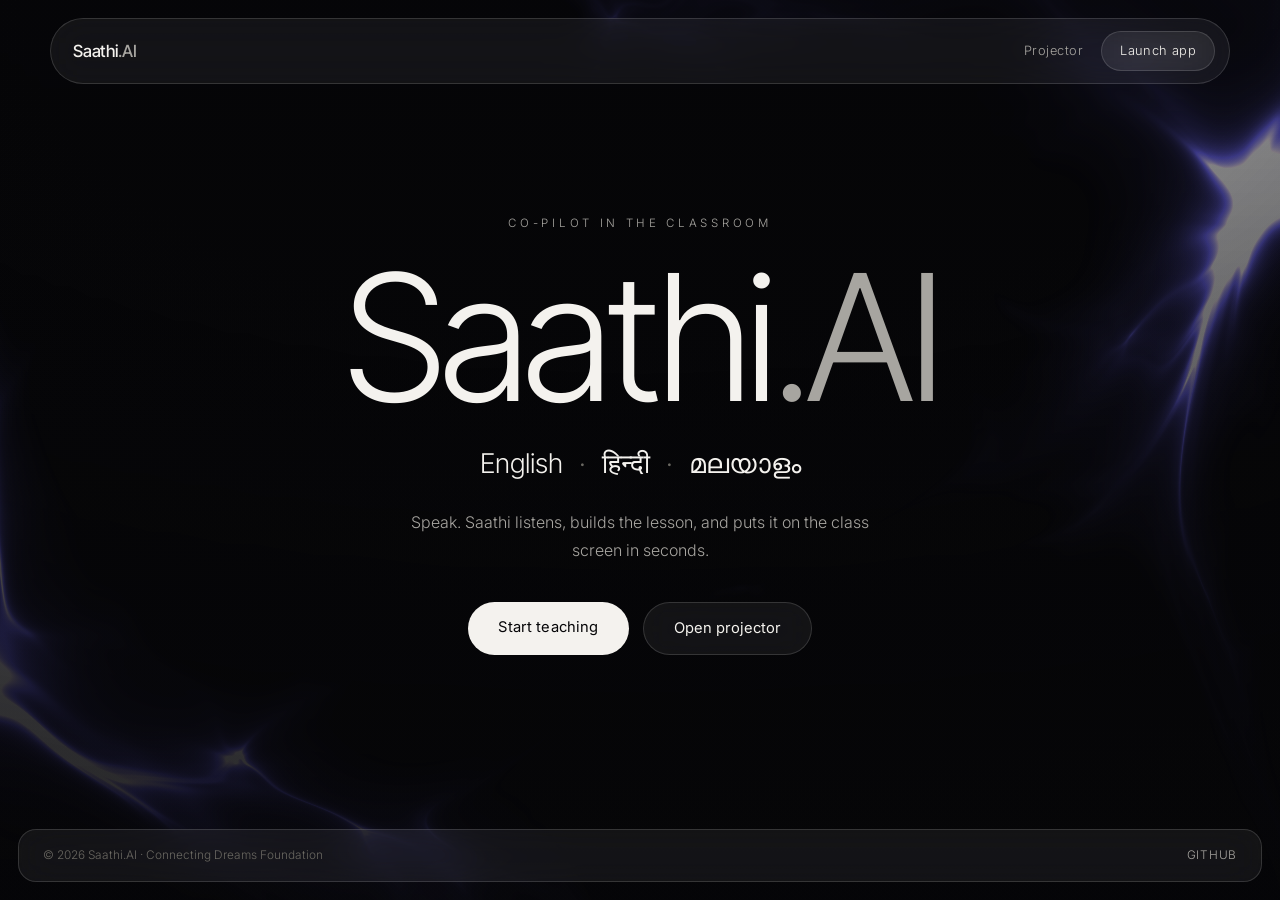
==== frontend/index.html @ 343d24ea "Saathi.AI — voice-first classroom co-pilot (initial) Four features: concept simplification, voice qu" ====
<!DOCTYPE html>
<html lang="en">
<head>
  <meta charset="UTF-8" />
  <meta name="viewport" content="width=device-width, initial-scale=1.0" />
  <title>Saathi.AI · Your co-pilot in the classroom</title>
  <meta name="description" content="A voice-first AI co-pilot for Indian government school teachers. English, हिन्दी, മലയാളം." />
  <link rel="preconnect" href="https://fonts.googleapis.com" />
  <link rel="preconnect" href="https://fonts.gstatic.com" crossorigin />
  <link href="https://fonts.googleapis.com/css2?family=Inter+Tight:wght@300;400;500&family=Inter:wght@300;400;500&family=Noto+Sans+Malayalam:wght@400;500&family=Noto+Sans+Devanagari:wght@400;500&display=swap" rel="stylesheet" />
  <link rel="stylesheet" href="css/landing.css" />
</head>
<body>

<canvas id="neural" aria-hidden="true"></canvas>
<div class="veil" aria-hidden="true"></div>

<nav class="nav glass">
  <a href="/" class="brand">Saathi<span>.AI</span></a>
  <div class="nav-right">
    <a href="display.html" target="_blank" class="nav-link">Projector</a>
    <a href="app.html" class="nav-cta glass">Launch app</a>
  </div>
</nav>

<main class="hero">
  <div class="hero-inner">
    <span class="eyebrow">Co-pilot in the classroom</span>
    <h1 class="title">Saathi<span>.AI</span></h1>
    <p class="langs"><span>English</span><i>·</i><span>हिन्दी</span><i>·</i><span>മലയാളം</span></p>
    <p class="sub">Speak. Saathi listens, builds the lesson, and puts it on the class screen in seconds.</p>
    <div class="cta-row">
      <a href="app.html" class="btn-primary">Start teaching</a>
      <a href="display.html" target="_blank" class="btn-ghost glass">Open projector</a>
    </div>
  </div>
</main>

<footer class="footer glass">
  <span>© 2026 Saathi.AI · Connecting Dreams Foundation</span>
  <a href="https://github.com/Nathan-Jamesss/saathi-ai" target="_blank">GitHub</a>
</footer>

<script src="js/neural-noise.js"></script>
<script>
  initNeuralNoise('#neural', { color: [0.42, 0.40, 0.95], opacity: 0.85, speed: 0.0009 });
</script>
</body>
</html>
---- frontend/css/landing.css ----
/* =========================================================
   Saathi.AI · Landing (minimal glassmorphism over neural noise)
   ========================================================= */

:root {
  --bg:        #060608;
  --ink:       #f4f2ee;
  --ink-dim:   #a7a5a0;
  --ink-faint: #6a6862;
  --glass:     rgba(255, 255, 255, 0.06);
  --glass-2:   rgba(255, 255, 255, 0.10);
  --glass-br:  rgba(255, 255, 255, 0.14);
  --font-d: 'Inter Tight', sans-serif;
  --font-b: 'Inter', 'Noto Sans Malayalam', 'Noto Sans Devanagari', sans-serif;
  --ease: cubic-bezier(0.22, 1, 0.36, 1);
}

* { margin: 0; padding: 0; box-sizing: border-box; }
html { scroll-behavior: smooth; }
body {
  min-height: 100svh;
  background: var(--bg);
  color: var(--ink);
  font-family: var(--font-b);
  font-weight: 300;
  line-height: 1.6;
  overflow-x: hidden;
  -webkit-font-smoothing: antialiased;
  display: flex; flex-direction: column;
}
a { color: inherit; text-decoration: none; }
::selection { background: var(--ink); color: var(--bg); }
:focus-visible { outline: 2px solid var(--ink); outline-offset: 3px; border-radius: 4px; }

/* neural noise canvas + dark veil for legibility */
#neural { position: fixed; inset: 0; width: 100%; height: 100%; pointer-events: none; z-index: 0; }
.veil {
  position: fixed; inset: 0; z-index: 1; pointer-events: none;
  background:
    radial-gradient(120% 90% at 50% 0%, transparent 40%, rgba(6,6,8,0.55) 100%),
    linear-gradient(180deg, rgba(6,6,8,0.35), rgba(6,6,8,0.65));
}

/* glass primitive */
.glass {
  background: var(--glass);
  backdrop-filter: blur(18px) saturate(1.3);
  -webkit-backdrop-filter: blur(18px) saturate(1.3);
  border: 1px solid var(--glass-br);
}

/* nav */
.nav {
  position: fixed; top: 18px; left: 50%; transform: translateX(-50%);
  z-index: 10; width: calc(100% - 36px); max-width: 1180px;
  display: flex; align-items: center; justify-content: space-between;
  padding: 12px 14px 12px 22px; border-radius: 100px;
}
.brand { font-family: var(--font-d); font-size: 1.05rem; font-weight: 500; letter-spacing: -0.01em; }
.brand span { color: var(--ink-dim); }
.nav-right { display: flex; align-items: center; gap: 18px; }
.nav-link { font-size: 0.8rem; letter-spacing: 0.04em; color: var(--ink-dim); transition: color 0.3s; }
.nav-link:hover { color: var(--ink); }
.nav-cta {
  font-size: 0.8rem; letter-spacing: 0.03em; color: var(--ink);
  padding: 9px 18px; border-radius: 100px;
  transition: background 0.3s, transform 0.3s var(--ease);
}
.nav-cta:hover { background: var(--glass-2); transform: translateY(-1px); }

/* hero */
.hero {
  position: relative; z-index: 5; flex: 1;
  display: flex; align-items: center; justify-content: center;
  padding: 120px 24px 80px; text-align: center;
}
.hero-inner { max-width: 720px; display: flex; flex-direction: column; align-items: center; }
.eyebrow {
  font-size: 0.72rem; letter-spacing: 0.32em; text-transform: uppercase;
  color: var(--ink-dim); margin-bottom: 26px;
  opacity: 0; animation: rise 0.9s var(--ease) 0.1s forwards;
}
.title {
  font-family: var(--font-d);
  font-size: clamp(4rem, 16vw, 11rem);
  font-weight: 300; letter-spacing: -0.05em; line-height: 0.9;
  opacity: 0; animation: rise 1s var(--ease) 0.18s forwards;
}
.title span { color: var(--ink-dim); }
.langs {
  display: flex; gap: 16px; align-items: center; justify-content: center;
  font-family: var(--font-d); font-size: clamp(1.1rem, 3vw, 1.7rem); font-weight: 300;
  color: var(--ink); margin: 26px 0 22px;
  opacity: 0; animation: rise 1s var(--ease) 0.3s forwards;
}
.langs i { color: var(--ink-faint); font-style: normal; }
.sub {
  max-width: 460px; font-size: 1rem; color: var(--ink-dim); line-height: 1.75;
  opacity: 0; animation: rise 1s var(--ease) 0.42s forwards;
}
.cta-row {
  display: flex; gap: 14px; flex-wrap: wrap; justify-content: center; margin-top: 38px;
  opacity: 0; animation: rise 1s var(--ease) 0.54s forwards;
}
@keyframes rise { from { opacity: 0; transform: translateY(22px); } to { opacity: 1; transform: translateY(0); } }

.btn-primary {
  font-size: 0.92rem; font-weight: 400; letter-spacing: 0.01em;
  padding: 14px 30px; border-radius: 100px;
  background: var(--ink); color: var(--bg);
  transition: transform 0.3s var(--ease), opacity 0.3s;
}
.btn-primary:hover { transform: translateY(-2px); opacity: 0.92; }
.btn-ghost {
  font-size: 0.92rem; font-weight: 400; color: var(--ink);
  padding: 14px 30px; border-radius: 100px;
  transition: background 0.3s, transform 0.3s var(--ease);
}
.btn-ghost:hover { background: var(--glass-2); transform: translateY(-2px); }

/* footer */
.footer {
  position: relative; z-index: 5; margin: 0 18px 18px; border-radius: 18px;
  padding: 16px 24px; display: flex; align-items: center; justify-content: space-between;
}
.footer span { font-size: 0.74rem; color: var(--ink-faint); }
.footer a { font-size: 0.74rem; letter-spacing: 0.06em; text-transform: uppercase; color: var(--ink-dim); transition: color 0.3s; }
.footer a:hover { color: var(--ink); }

@media (max-width: 600px) {
  .nav { padding: 10px 12px 10px 18px; }
  .nav-right { gap: 12px; }
  .nav-link { display: none; }
  .langs { gap: 10px; }
}

@media (prefers-reduced-motion: reduce) {
  .eyebrow, .title, .langs, .sub, .cta-row { animation: none; opacity: 1; }
}
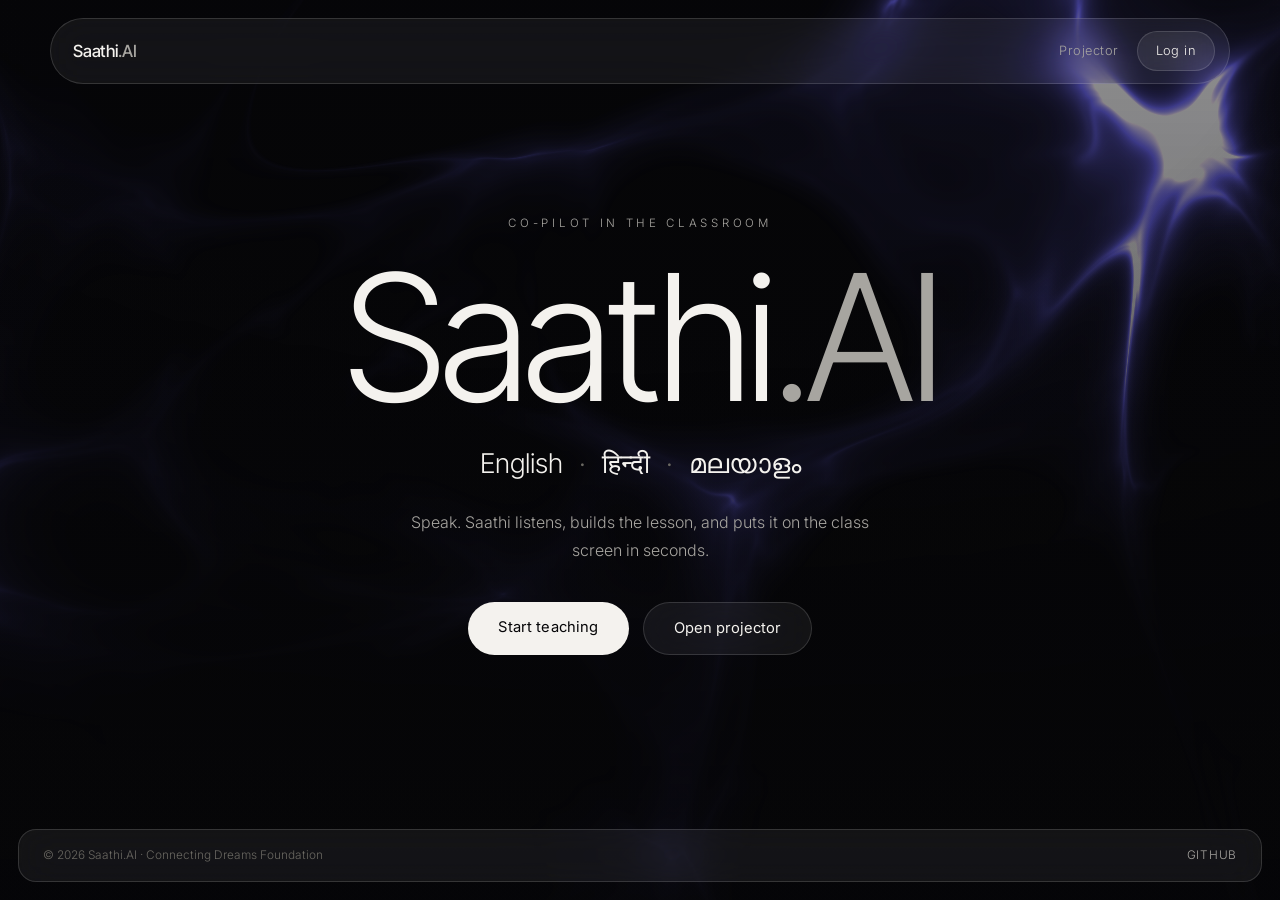
==== commit 201ecfe7: "feat(auth): guard app.html, wire history resume, fix missing auth header on /api/process Landing CTA" ====
--- a/frontend/index.html
+++ b/frontend/index.html
@@ -19,7 +19,7 @@
   <a href="/" class="brand">Saathi<span>.AI</span></a>
   <div class="nav-right">
     <a href="display.html" target="_blank" class="nav-link">Projector</a>
-    <a href="app.html" class="nav-cta glass">Launch app</a>
+    <a href="login.html" class="nav-cta glass">Log in</a>
   </div>
 </nav>
 
@@ -30,7 +30,7 @@
     <p class="langs"><span>English</span><i>·</i><span>हिन्दी</span><i>·</i><span>മലയാളം</span></p>
     <p class="sub">Speak. Saathi listens, builds the lesson, and puts it on the class screen in seconds.</p>
     <div class="cta-row">
-      <a href="app.html" class="btn-primary">Start teaching</a>
+      <a href="signup.html" class="btn-primary">Start teaching</a>
       <a href="display.html" target="_blank" class="btn-ghost glass">Open projector</a>
     </div>
   </div>
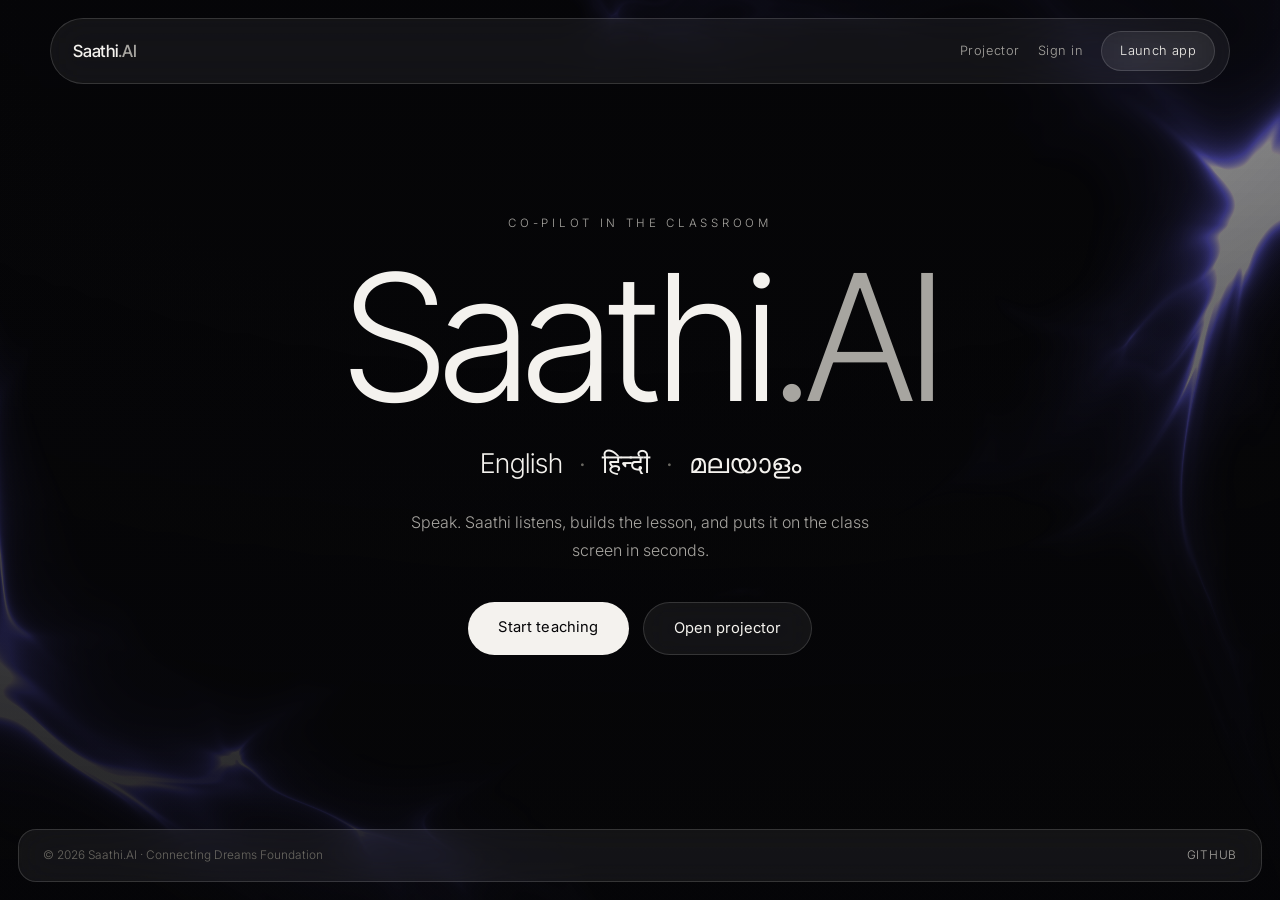
==== commit cb9a1f51: "Restore Launch app link on landing nav, add Sign in beside it Launch app still goes straight to app." ====
--- a/frontend/index.html
+++ b/frontend/index.html
@@ -19,7 +19,8 @@
   <a href="/" class="brand">Saathi<span>.AI</span></a>
   <div class="nav-right">
     <a href="display.html" target="_blank" class="nav-link">Projector</a>
-    <a href="login.html" class="nav-cta glass">Log in</a>
+    <a href="login.html" class="nav-link">Sign in</a>
+    <a href="app.html" class="nav-cta glass">Launch app</a>
   </div>
 </nav>
 
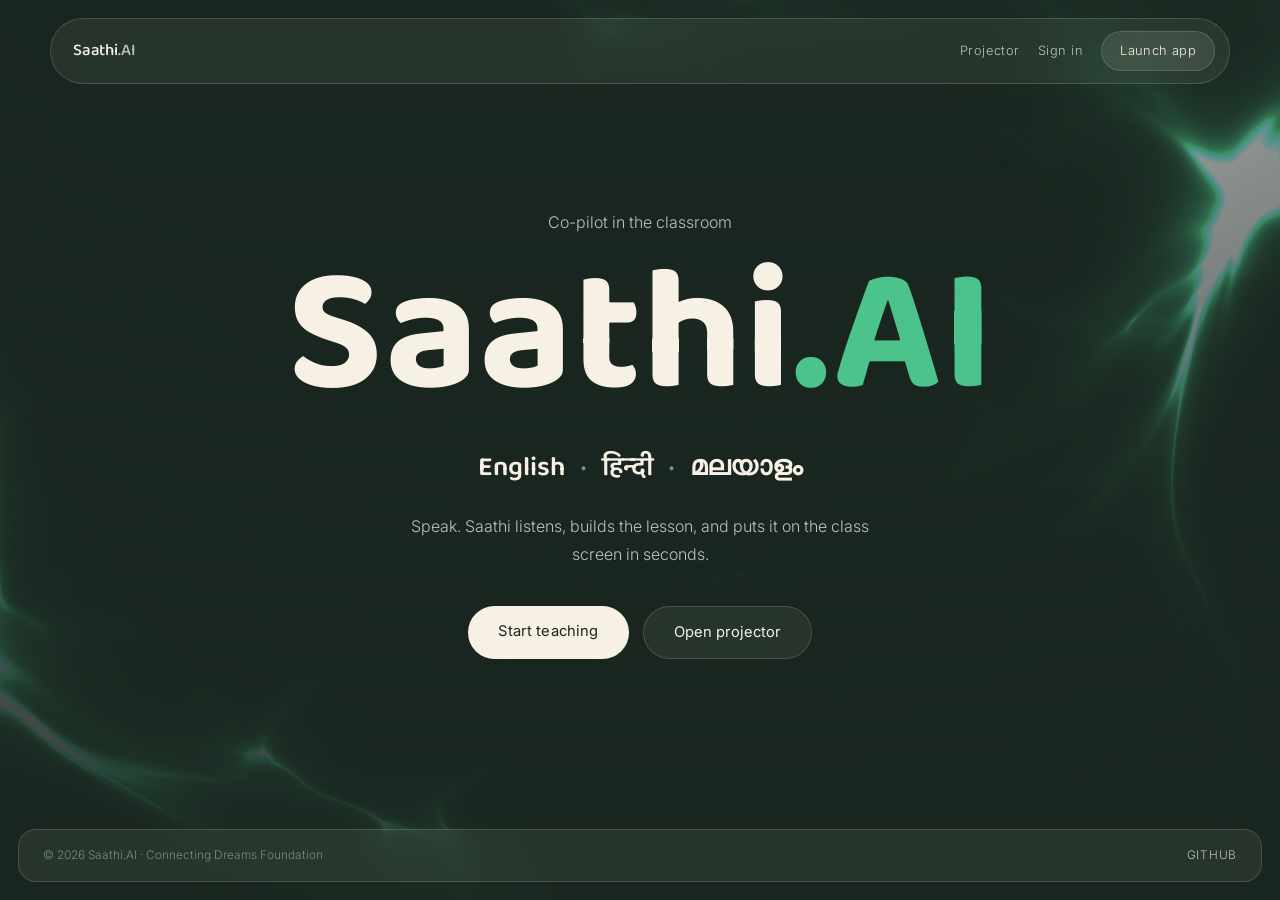
==== commit b4c41e31: "Redesign visual system for a classroom audience, add admin analytics Design: replaces the near-black" ====
--- a/frontend/index.html
+++ b/frontend/index.html
@@ -7,7 +7,7 @@
   <meta name="description" content="A voice-first AI co-pilot for Indian government school teachers. English, हिन्दी, മലയാളം." />
   <link rel="preconnect" href="https://fonts.googleapis.com" />
   <link rel="preconnect" href="https://fonts.gstatic.com" crossorigin />
-  <link href="https://fonts.googleapis.com/css2?family=Inter+Tight:wght@300;400;500&family=Inter:wght@300;400;500&family=Noto+Sans+Malayalam:wght@400;500&family=Noto+Sans+Devanagari:wght@400;500&display=swap" rel="stylesheet" />
+  <link href="https://fonts.googleapis.com/css2?family=Baloo+2:wght@500;600;700;800&family=Inter:wght@300;400;500&family=Noto+Sans+Malayalam:wght@400;500&family=Noto+Sans+Devanagari:wght@400;500&display=swap" rel="stylesheet" />
   <link rel="stylesheet" href="css/landing.css" />
 </head>
 <body>
@@ -44,7 +44,7 @@
 
 <script src="js/neural-noise.js"></script>
 <script>
-  initNeuralNoise('#neural', { color: [0.42, 0.40, 0.95], opacity: 0.85, speed: 0.0009 });
+  initNeuralNoise('#neural', { color: [0.30, 0.77, 0.54], opacity: 0.85, speed: 0.0009 });
 </script>
 </body>
 </html>
--- a/frontend/css/landing.css
+++ b/frontend/css/landing.css
@@ -3,14 +3,15 @@
    ========================================================= */
 
 :root {
-  --bg:        #060608;
-  --ink:       #f4f2ee;
-  --ink-dim:   #a7a5a0;
-  --ink-faint: #6a6862;
-  --glass:     rgba(255, 255, 255, 0.06);
-  --glass-2:   rgba(255, 255, 255, 0.10);
-  --glass-br:  rgba(255, 255, 255, 0.14);
-  --font-d: 'Inter Tight', sans-serif;
+  --bg:        #1a2620;
+  --ink:       #f6f1e4;
+  --ink-dim:   #b9c4bc;
+  --ink-faint: #7c8a82;
+  --glass:     rgba(246, 241, 228, 0.07);
+  --glass-2:   rgba(246, 241, 228, 0.11);
+  --glass-br:  rgba(246, 241, 228, 0.16);
+  --accent:    #4cc38a;
+  --font-d: 'Baloo 2', sans-serif;
   --font-b: 'Inter', 'Noto Sans Malayalam', 'Noto Sans Devanagari', sans-serif;
   --ease: cubic-bezier(0.22, 1, 0.36, 1);
 }
@@ -37,8 +38,8 @@
 .veil {
   position: fixed; inset: 0; z-index: 1; pointer-events: none;
   background:
-    radial-gradient(120% 90% at 50% 0%, transparent 40%, rgba(6,6,8,0.55) 100%),
-    linear-gradient(180deg, rgba(6,6,8,0.35), rgba(6,6,8,0.65));
+    radial-gradient(120% 90% at 50% 0%, transparent 40%, rgba(26,38,32,0.55) 100%),
+    linear-gradient(180deg, rgba(26,38,32,0.35), rgba(26,38,32,0.65));
 }
 
 /* glass primitive */
@@ -76,20 +77,19 @@
 }
 .hero-inner { max-width: 720px; display: flex; flex-direction: column; align-items: center; }
 .eyebrow {
-  font-size: 0.72rem; letter-spacing: 0.32em; text-transform: uppercase;
-  color: var(--ink-dim); margin-bottom: 26px;
+  font-size: 1rem; color: var(--ink-dim); margin-bottom: 18px;
   opacity: 0; animation: rise 0.9s var(--ease) 0.1s forwards;
 }
 .title {
   font-family: var(--font-d);
   font-size: clamp(4rem, 16vw, 11rem);
-  font-weight: 300; letter-spacing: -0.05em; line-height: 0.9;
+  font-weight: 700; line-height: 0.95;
   opacity: 0; animation: rise 1s var(--ease) 0.18s forwards;
 }
-.title span { color: var(--ink-dim); }
+.title span { color: var(--accent); }
 .langs {
   display: flex; gap: 16px; align-items: center; justify-content: center;
-  font-family: var(--font-d); font-size: clamp(1.1rem, 3vw, 1.7rem); font-weight: 300;
+  font-family: var(--font-d); font-size: clamp(1.1rem, 3vw, 1.7rem); font-weight: 600;
   color: var(--ink); margin: 26px 0 22px;
   opacity: 0; animation: rise 1s var(--ease) 0.3s forwards;
 }
